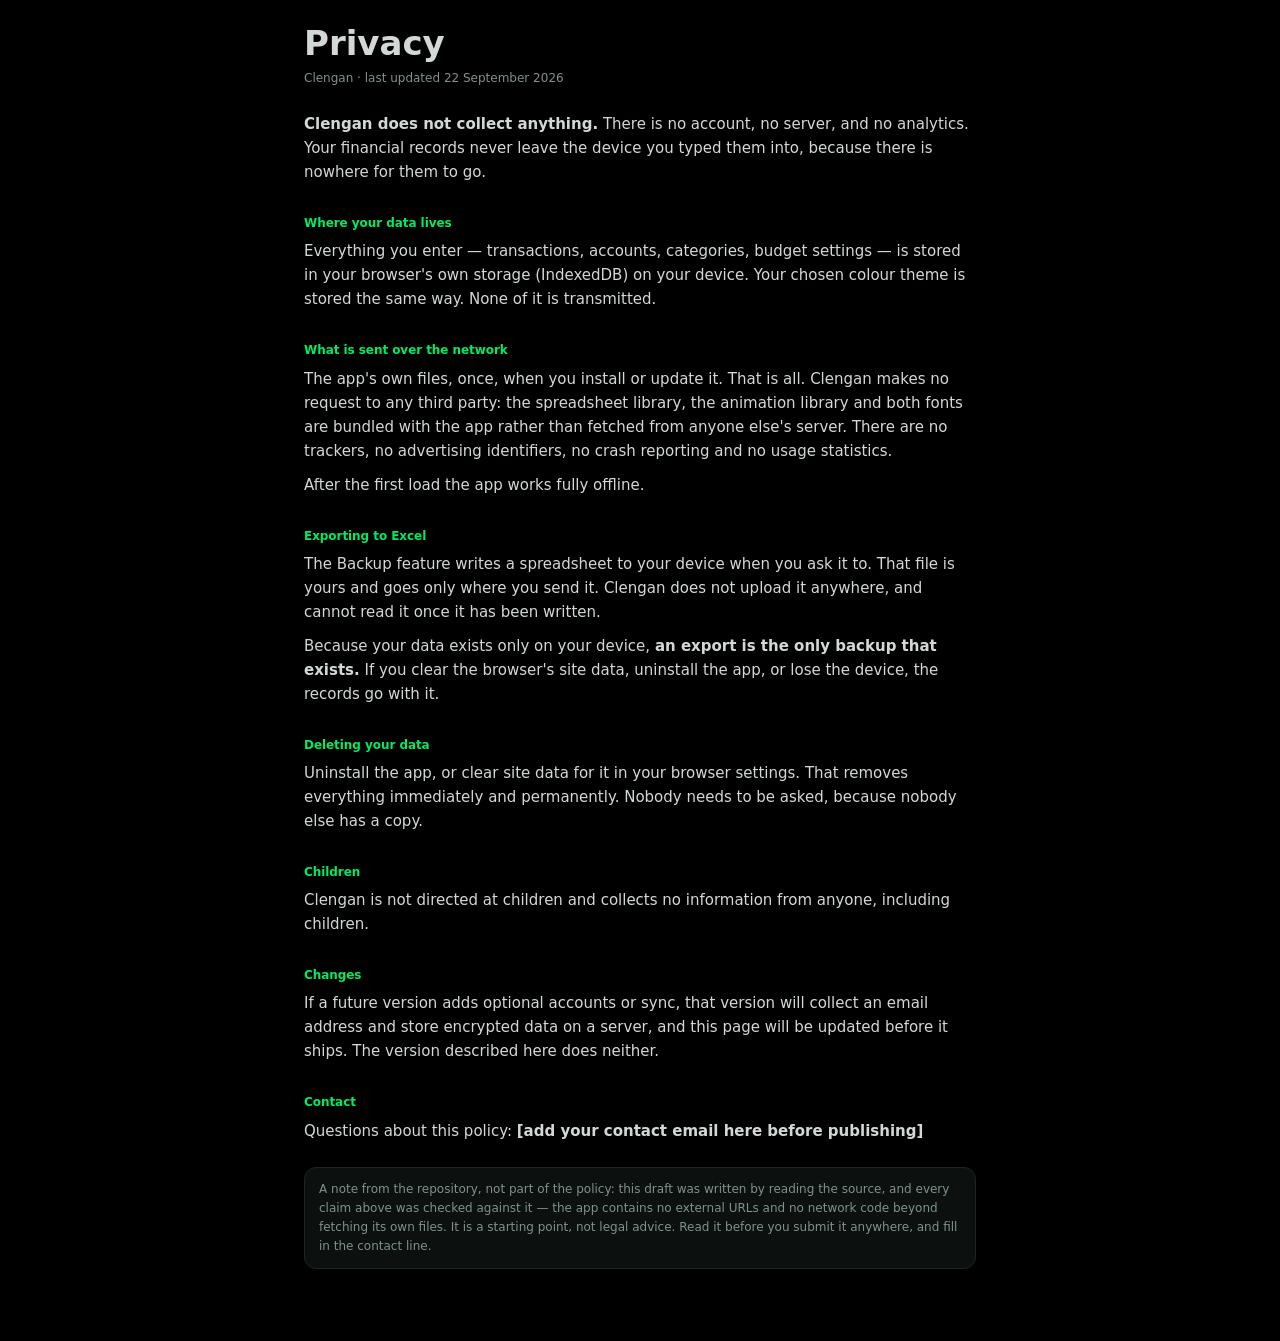
==== privacy.html @ 91d34191 "Prepare the Play Store listing No app changes. The PWA already passes the install criteria on the li" ====
<!doctype html>
<html lang="en">
<head>
<meta charset="utf-8">
<meta name="viewport" content="width=device-width, initial-scale=1">
<title>Clengan — Privacy</title>
<style>
  :root { color-scheme: dark; }
  body {
    margin: 0 auto; padding: 24px 18px 48px; max-width: 42rem;
    background: #000; color: #D2D8D5;
    font: 15px/1.6 "Fira Sans", system-ui, -apple-system, sans-serif;
  }
  /* The app's own ramp, not a second one invented for this page. 34 is the
     hero step, and a section heading is deliberately SMALLER and quieter than
     body text here exactly as it is in the app — the hierarchy is carried by
     weight and colour, not by size alone. */
  h1 { font-size: 34px; line-height: 1.15; margin: 0 0 6px; }
  h2 {
    font-size: 12px; font-weight: 600; letter-spacing: -0.005em;
    margin: 30px 0 6px; color: #00EB62;
  }
  p, li { margin: 0 0 10px; }
  ul { padding-left: 20px; }
  .date { color: #7E938A; font-size: 12px; margin-bottom: 24px; }
  .note {
    border: 1px solid #1C2420; background: #0C100E; border-radius: 12px;
    padding: 12px 14px; margin: 24px 0; font-size: 12px; color: #7E938A;
  }
  strong { color: #D2D8D5; font-weight: 600; }
  a { color: #00EB62; }
</style>
</head>
<body>

<h1>Privacy</h1>
<p class="date">Clengan · last updated 22 September 2026</p>

<p><strong>Clengan does not collect anything.</strong> There is no account, no
server, and no analytics. Your financial records never leave the device you
typed them into, because there is nowhere for them to go.</p>

<h2>Where your data lives</h2>
<p>Everything you enter — transactions, accounts, categories, budget settings —
is stored in your browser's own storage (IndexedDB) on your device. Your chosen
colour theme is stored the same way. None of it is transmitted.</p>

<h2>What is sent over the network</h2>
<p>The app's own files, once, when you install or update it. That is all.
Clengan makes no request to any third party: the spreadsheet library, the
animation library and both fonts are bundled with the app rather than fetched
from anyone else's server. There are no trackers, no advertising identifiers,
no crash reporting and no usage statistics.</p>
<p>After the first load the app works fully offline.</p>

<h2>Exporting to Excel</h2>
<p>The Backup feature writes a spreadsheet to your device when you ask it to.
That file is yours and goes only where you send it. Clengan does not upload it
anywhere, and cannot read it once it has been written.</p>
<p>Because your data exists only on your device, <strong>an export is the only
backup that exists.</strong> If you clear the browser's site data, uninstall the
app, or lose the device, the records go with it.</p>

<h2>Deleting your data</h2>
<p>Uninstall the app, or clear site data for it in your browser settings. That
removes everything immediately and permanently. Nobody needs to be asked,
because nobody else has a copy.</p>

<h2>Children</h2>
<p>Clengan is not directed at children and collects no information from anyone,
including children.</p>

<h2>Changes</h2>
<p>If a future version adds optional accounts or sync, that version will collect
an email address and store encrypted data on a server, and this page will be
updated before it ships. The version described here does neither.</p>

<h2>Contact</h2>
<p>Questions about this policy: <strong>[add your contact email here before
publishing]</strong></p>

<div class="note">
  A note from the repository, not part of the policy: this draft was written by
  reading the source, and every claim above was checked against it — the app
  contains no external URLs and no network code beyond fetching its own files.
  It is a starting point, not legal advice. Read it before you submit it
  anywhere, and fill in the contact line.
</div>

</body>
</html>
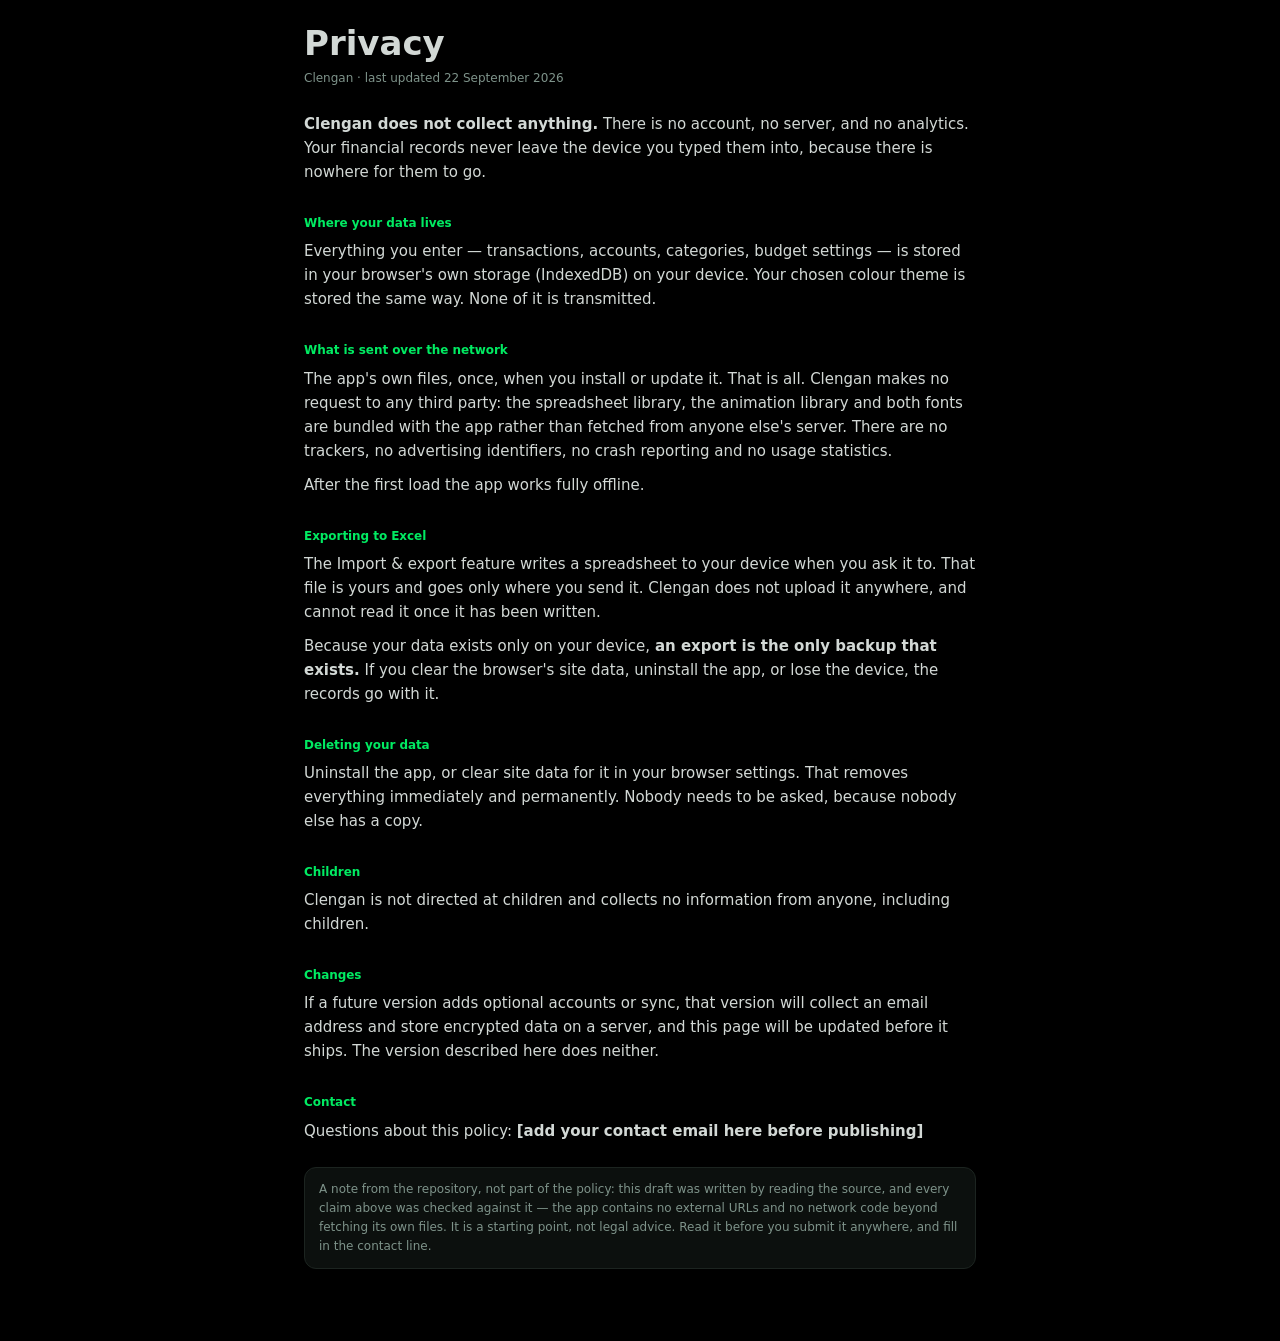
==== commit c771c928: "Rename the Backup tile to Import & export Nothing on the Settings board said "import", so the import" ====
--- a/privacy.html
+++ b/privacy.html
@@ -54,7 +54,7 @@
 <p>After the first load the app works fully offline.</p>
 
 <h2>Exporting to Excel</h2>
-<p>The Backup feature writes a spreadsheet to your device when you ask it to.
+<p>The Import &amp; export feature writes a spreadsheet to your device when you ask it to.
 That file is yours and goes only where you send it. Clengan does not upload it
 anywhere, and cannot read it once it has been written.</p>
 <p>Because your data exists only on your device, <strong>an export is the only
